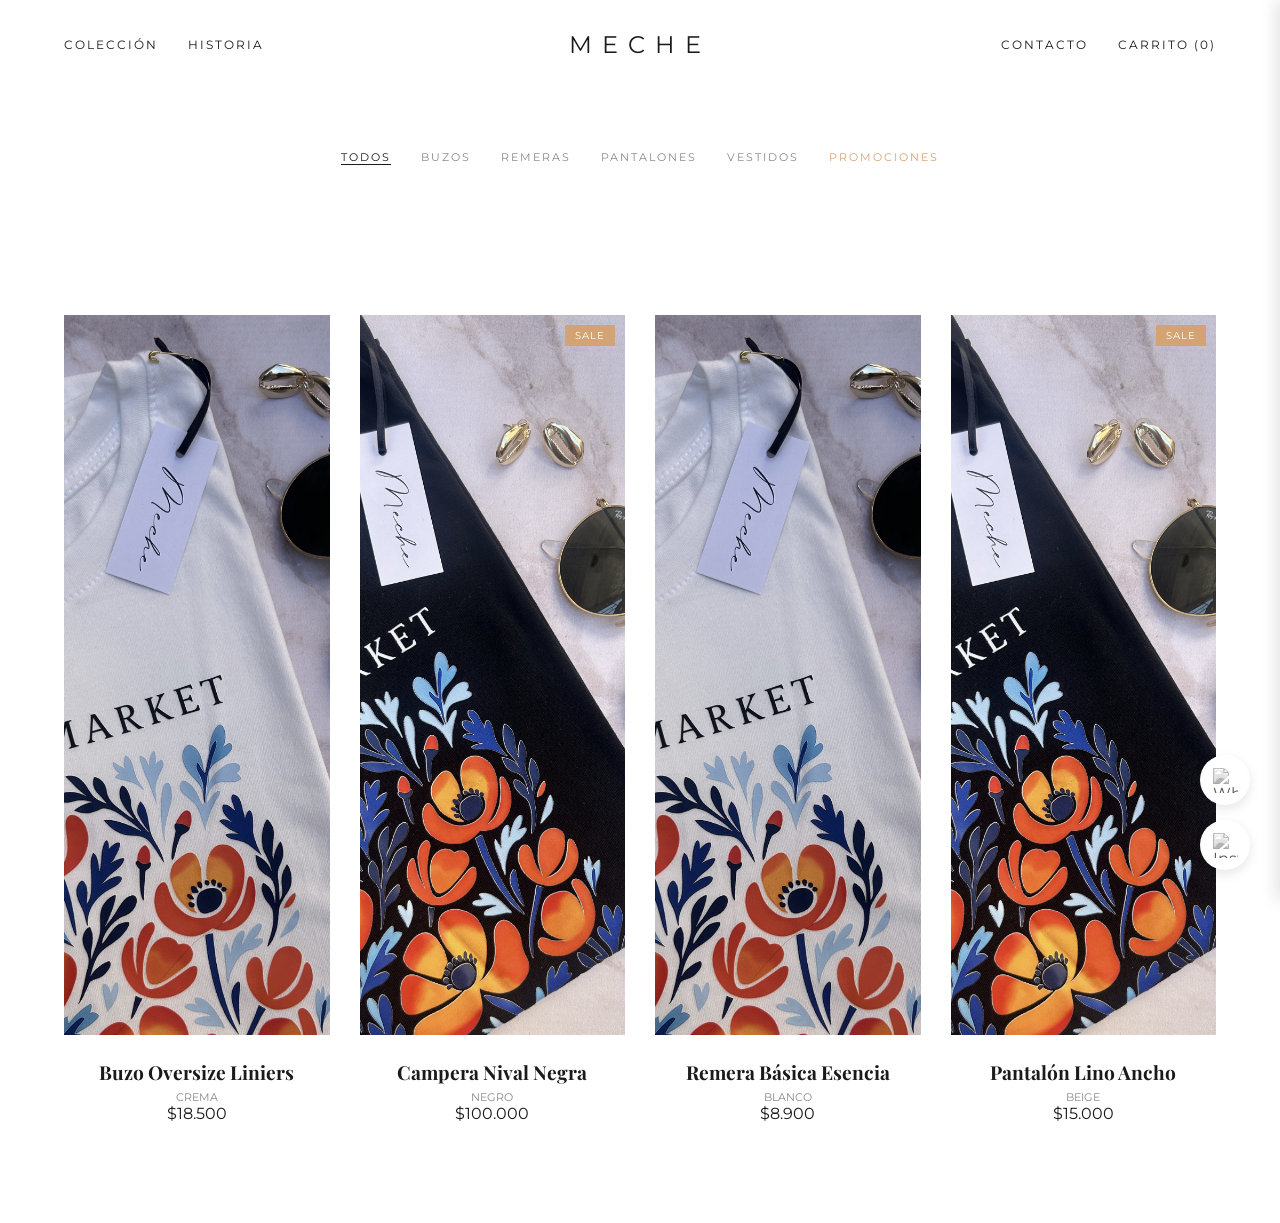
==== categorias.html @ a95a4b33 "Corregir ubicación de archivos" ====
<!DOCTYPE html>
<html lang="es">
<head>
    <meta charset="UTF-8">
    <title>MECHE | Colecciones</title>
    <link rel="stylesheet" href="style.css">
    <link href="https://fonts.googleapis.com/css2?family=Playfair+Display:ital,wght@0,400;0,700;1,400&family=Montserrat:wght@200;400&display=swap" rel="stylesheet">
</head>
<body>
    <nav class="navbar">
        <div class="nav-links">
            <a href="categorias.html">Colección</a>
            <a href="historia.html">Historia</a>
        </div>
        <div class="logo"><a href="index.html" style="text-decoration:none; color:inherit;">MECHE</a></div>
        <div class="nav-links">
            <a href="contacto.html" class="active">Contacto</a>
            <a href="#" id="open-cart-nav">CARRITO (<span id="cart-count">0</span>)</a>
        </div>
    </nav>

    <main style="margin-top: 150px;">
        <div class="filters">
            <a href="#" class="filter-item active" data-categoria="todos">Todos</a>
            <a href="#" class="filter-item" data-categoria="buzos">Buzos</a>
            <a href="#" class="filter-item" data-categoria="remeras">Remeras</a>
            <a href="#" class="filter-item" data-categoria="pantalones">Pantalones</a>
            <a href="#" class="filter-item" data-categoria="vestidos">Vestidos</a>
            <a href="#" class="filter-item" data-categoria="promociones" style="color: #d4a373;">Promociones</a>
        </div>

        <section class="showroom">
            
        </section>
    </main>
    <div id="cart-drawer" class="cart-drawer">
        <div class="cart-header">
            <h2>Tu Selección</h2>
            <button id="close-cart">Cerrar —</button>
        </div>

        <div id="cart-items-container" class="cart-items-container">
            </div>

        <div class="cart-checkout-footer">
            <div class="method-selector">
                <p>Método de Pago:</p>
                <label><input type="radio" name="payment" value="efectivo" checked> Efectivo (-10%)</label>
                <label><input type="radio" name="payment" value="tarjeta"> Tarjeta (Lista)</label>
            </div>

            <div class="coupon-section">
                <button id="btn-cupon" class="btn-link" onclick="aplicarCupon()">¿Tenés un cupón?</button>
                <div id="coupon-applied-msg" style="display:none; font-size: 0.7rem; color: #d4a373;">
                    Cupón aplicado (-5%)
                </div>
            </div>

            <div class="total-section">
                <h3>Total: <span id="cart-total-display">$0</span></h3>
            </div>

            <button id="btn-finalizar" class="btn-finalizar">FINALIZAR COMPRA</button>
        </div>
    </div>

<div id="cart-overlay" class="cart-overlay"></div>
    <script src="script.js"></script>
    <div class="social-floating">
    <a href="https://wa.me/+5491138330847" target="_blank" class="social-icon whatsapp" title="Escribinos por WhatsApp">
        <img src="https://cdn-icons-png.flaticon.com/512/733/733585.png" alt="WhatsApp">
    </a>
    <a href="https://instagram.com/mecheonline_" target="_blank" class="social-icon instagram" title="Seguinos en Instagram">
        <img src="https://cdn-icons-png.flaticon.com/512/2111/2111463.png" alt="Instagram">
    </a>
</div>
</body>
</html>
---- style.css ----
:root {
    --bg: #ffffff;
    --text: #1a1a1a;
    --soft-beige: #f5f5f0;
}

* { margin: 0; padding: 0; box-sizing: border-box; }

body {
    background-color: var(--bg);
    color: var(--text);
    font-family: 'Montserrat', sans-serif;
    overflow-x: hidden;
}

/* Navbar */
.navbar {
    display: flex;
    justify-content: space-between; /* Distribuye las 3 partes */
    align-items: center;
    padding: 30px 5%; /* Asegúrate de que tenga un buen margen a los lados */
    position: fixed;
    top: 0;
    width: 100%;
    background-color: rgba(255, 255, 255, 0.95);
    z-index: 1000;
}

.nav-links {
    display: flex;
    gap: 30px; /* Esto les da una separación igual a todos los links */
    flex: 1; /* Esto obliga a que los bloques laterales midan lo mismo */
}

/* Alineamos los links de la derecha al final */
.nav-links:last-child {
    justify-content: flex-end;
}

.logo {
    flex: 0; /* El logo no se estira, mantiene su centro */
    text-align: center;
    font-size: 1.5rem;
    letter-spacing: 10px;
    padding: 0 20px;
}

.nav-links a {
    text-decoration: none;
    color: var(--text);
    text-transform: uppercase;
    font-size: 0.75rem;
    letter-spacing: 2px;
    font-weight: 400;
    transition: opacity 0.3s;
}

/* Hero Section */
.hero {
    height: 100vh;
    display: flex;
    align-items: center;
    justify-content: center;
    background: var(--soft-beige); /* Aquí podrías poner una foto de fondo */
    text-align: center;
}

.hero h1 {
    font-family: 'Playfair Display', serif;
    font-size: 5rem;
    font-weight: 400;
    font-style: italic;
}

/* Showroom Principal - 4 columnas para Tendencias */
.showroom {
    display: grid;
    grid-template-columns: repeat(4, 1fr); /* 4 columnas */
    gap: 30px; /* Menos espacio para que entren más */
    padding: 100px 5%;
}

.product-card img {
    width: 100%;
    height: 450px; /* Altura más controlada */
    object-fit: cover;
}

.product-card img {
    width: 100%;
    height: 80vh; /* Fotos muy altas y estilizadas */
    object-fit: cover;
    filter: grayscale(20%);
    transition: filter 0.5s ease;
}

.product-card:hover img {
    filter: grayscale(0%);
}

.product-info {
    margin-top: 20px;
    text-align: center;
}

.product-info h3 {
    font-family: 'Playfair Display', serif;
    font-size: 1.2rem;
    margin-bottom: 5px;
}

/* Animación Reveal */
.reveal {
    opacity: 1;
    transform: translateY(50px);
    transition: all 1s ease-out;
}

.reveal.active {
    opacity: 1;
    transform: translateY(0);
}

.filters {
    display: flex;
    justify-content: center;
    gap: 30px;
    margin-bottom: 50px;
    text-transform: uppercase;
    font-size: 0.7rem;
    letter-spacing: 2px;
}

.filter-item {
    text-decoration: none;
    color: #888;
    transition: color 0.3s;
}

.filter-item.active, .filter-item:hover {
    color: var(--text);
    border-bottom: 1px solid var(--text);
}

.img-container {
    position: relative;
    overflow: hidden;
}

.add-to-cart-btn {
    position: absolute;
    bottom: -50px; /* Escondido */
    left: 0;
    width: 100%;
    background: rgba(26, 26, 26, 0.9);
    color: white;
    border: none;
    padding: 15px;
    text-transform: uppercase;
    letter-spacing: 1px;
    font-size: 0.6rem;
    transition: bottom 0.4s ease;
    cursor: pointer;
}

.product-card:hover .add-to-cart-btn {
    bottom: 0; /* Aparece al pasar el mouse */
}

.history-section {
    height: 100vh;
    display: flex;
    align-items: center;
    justify-content: center;
    padding: 0 20%;
    background-color: var(--soft-beige);
}

.history-content {
    max-width: 700px;
    text-align: center;
}

.history-content h2 {
    font-size: 3rem;
    margin-bottom: 40px;
}

.history-content p {
    font-size: 1.1rem;
    line-height: 2;
    margin-bottom: 25px;
    font-weight: 300;
}

.italic {
    font-family: 'Playfair Display', serif;
    font-style: italic;
    margin-top: 50px;
    color: var(--accent);
}

.old-price {
    text-decoration: line-through;
    color: #bbb;
    font-size: 0.8rem;
    margin-right: 10px;
}

.tag-promo {
    position: absolute;
    top: 10px;
    right: 10px;
    background: #d4a373;
    color: white;
    padding: 5px 10px;
    font-size: 0.6rem;
    letter-spacing: 1px;
}

.color-text {
    font-size: 0.7rem;
    color: #888;
    text-transform: uppercase;
    margin-top: 5px;
}

/* Drawer del Carrito */
.cart-drawer {
    position: fixed;
    top: 0;
    right: -400px; /* Escondido */
    width: 400px;
    height: 100%;
    background: white;
    z-index: 2000;
    box-shadow: -5px 0 15px rgba(0,0,0,0.1);
    transition: right 0.4s ease;
    display: flex;
    flex-direction: column;
    padding: 40px;
}

.cart-drawer.open { right: 0; }

.cart-overlay {
    position: fixed;
    top: 0; left: 0;
    width: 100%; height: 100%;
    background: rgba(0,0,0,0.5);
    display: none;
    z-index: 1999;
}

.cart-header { display: flex; justify-content: space-between; margin-bottom: 30px; }
.cart-items-container { flex-grow: 1; overflow-y: auto; }

.cart-item {
    display: flex;
    gap: 15px;
    margin-bottom: 20px;
    align-items: center;
    border-bottom: 1px solid #f0f0f0;
    padding-bottom: 10px;
}

.cart-item img { width: 60px; height: 80px; object-fit: cover; }

.method-selector { margin: 20px 0; font-size: 0.8rem; }
.method-selector label { display: block; margin-top: 10px; cursor: pointer; }

.btn-finalizar {
    width: 100%;
    background: #1a1a1a;
    color: white;
    border: none;
    padding: 15px;
    text-transform: uppercase;
    letter-spacing: 2px;
    cursor: pointer;
}

.contact-form {
    margin-top: 40px;
    display: flex;
    flex-direction: column;
    gap: 15px;
}

.contact-form input, .contact-form textarea {
    width: 100%;
    padding: 15px;
    border: 1px solid #e0e0e0;
    background: transparent;
    font-family: 'Montserrat', sans-serif;
    text-transform: uppercase;
    font-size: 0.7rem;
    letter-spacing: 1px;
}

.contact-form input:focus, .contact-form textarea:focus {
    outline: none;
    border-color: var(--text);
}

/* Contenedor Flotante */
.social-floating {
    position: fixed;
    bottom: 30px;
    right: 30px;
    display: flex;
    flex-direction: column;
    gap: 15px;
    z-index: 1500; /* Menor que el del carrito que era 2000 */
}

/* Estilo de los iconos */
.social-icon {
    width: 50px;
    height: 50px;
    background-color: white;
    border-radius: 50%;
    display: flex;
    align-items: center;
    justify-content: center;
    box-shadow: 0 4px 12px rgba(0,0,0,0.1);
    transition: all 0.3s ease;
}

.social-icon img {
    width: 25px;
    height: 25px;
    /* Filtro para que se vean minimalistas al inicio */
    filter: grayscale(100%) opacity(0.7);
    transition: all 0.3s ease;
}

/* Efectos al pasar el mouse */
.social-icon:hover {
    transform: translateY(-5px);
    box-shadow: 0 8px 20px rgba(0,0,0,0.15);
}

.social-icon.whatsapp:hover img {
    filter: grayscale(0%) opacity(1);
}

.social-icon.instagram:hover img {
    filter: grayscale(0%) opacity(1);
}

/* Responsive: más pequeños en celular */
@media (max-width: 768px) {
    .social-floating {
        bottom: 20px;
        right: 20px;
    }
    .social-icon {
        width: 45px;
        height: 45px;
    }
}
.popup-overlay {
    position: fixed;
    top: 0; left: 0; width: 100%; height: 100%;
    background: rgba(0,0,0,0.8);
    display: none; /* Se activa con JS */
    z-index: 5000;
    align-items: center; justify-content: center;
}

.popup-content {
    background: var(--bg);
    padding: 60px;
    max-width: 500px;
    width: 90%;
    text-align: center;
    position: relative;
    animation: fadeInScale 0.5s ease;
}

@keyframes fadeInScale {
    from { opacity: 0; transform: scale(0.9); }
    to { opacity: 1; transform: scale(1); }
}

.close-btn {
    position: absolute; top: 20px; right: 20px;
    background: none; border: none; font-size: 1.5rem; cursor: pointer;
}

/* --- RESPONSIVO PARA CELULARES --- */
@media (max-width: 768px) {
    /* Navbar: Logo más chico y espaciado */
    .navbar {
        padding: 20px 5%;
    }
    .logo { font-size: 1.2rem; letter-spacing: 5px; }
    .nav-links a { font-size: 0.6rem; margin: 0 5px; }

    /* Showroom: De 4 columnas pasamos a 2 (estilo catálogo móvil) */
    .showroom {
        grid-template-columns: repeat(2, 1fr);
        gap: 15px;
        padding: 100px 5% 50px;
    }

    .product-card img {
        height: 250px; /* Fotos más bajas para que entren más en pantalla */
    }

    /* Historia y Contacto: Menos márgenes laterales */
    .history-section {
        padding: 0 10%;
    }
    .history-content h2 { font-size: 2rem; }

    /* Carrito: Que ocupe casi toda la pantalla */
    .cart-drawer {
        width: 85%;
        padding: 20px;
    }
}

/* Para pantallas muy chicas (iPhone SE por ejemplo) */
@media (max-width: 480px) {
    .showroom {
        grid-template-columns: 1fr; /* Una prenda debajo de la otra */
    }
}
.coupon-section {
    margin: 15px 0;
    text-align: left;
}

.btn-link {
    background: none;
    border: none;
    color: #888;
    font-family: 'Montserrat', sans-serif;
    font-size: 0.7rem;
    text-transform: uppercase;
    letter-spacing: 1px;
    text-decoration: underline;
    cursor: pointer;
    padding: 0;
}

.btn-link:hover {
    color: var(--text);
}

.carousel-section {
    padding: 100px 5%;
    text-align: center;
}

.carousel-container {
    position: relative;
    display: flex;
    align-items: center;
    margin: 50px 0;
    padding: 20px 0; /* Agregamos un poco de aire arriba y abajo */
}

.carousel-track-container {
    overflow: hidden; /* Esconde lo que sobra */
    width: 100%;
}

.carousel-track {
    display: flex;
    gap: 15px;
    transition: transform 0.5s ease-in-out;
    scroll-behavior: smooth;
}

/* Ajustamos las tarjetas para el carrusel */
.carousel-track .product-card {
    /* calc(20% - 12px) significa 5 prendas por vista (100/20) */
    min-width: calc(20% - 12px); 
    flex-shrink: 0;
    /* Un sombreado muy suave para dar profundidad como en la referencia */
    box-shadow: 0 2px 5px rgba(0,0,0,0.05); 
    padding: 10px;
    background: #fff;
}

/* Controlamos la altura de la imagen en el carrusel */
.carousel-track .product-card img {
    width: 100%;
    height: 250px; /* Altura máxima fija para que no sean gigantes */
    object-fit: cover; /* Mantiene la proporción sin deformar */
    margin-bottom: 10px;
}

.carousel-btn {
    background: white;
    border: 1px solid var(--text);
    font-size: 2rem;
    cursor: pointer;
    padding: 10px;
    z-index: 10;
    transition: 0.3s;
}

/* Ajustamos los textos para que acompañen el tamaño más chico */
.carousel-track .product-info p {
    font-size: 0.65rem !important; /* Texto de la prenda muy sutil */
    line-height: 1.2;
}

.old-price-carousel {
    font-size: 0.7rem;
}

.cuotas {
    font-size: 0.75rem;
}

.price-transfer {
    font-size: 1rem;
}

.btn-comprar-mini {
    padding: 6px 15px;
    font-size: 0.65rem;
}

.carousel-btn:hover { background: var(--text); color: white; }
.next { transform: rotate(180deg); } /* Invertimos la flecha */

.center-btn { margin-top: 40px; }

/* --- Responsivo para el Carrusel Chico --- */
@media (max-width: 1024px) {
    .carousel-track .product-card {
        min-width: calc(33.33% - 10px); /* 3 prendas en tablets */
    }
}

@media (max-width: 768px) {
    .carousel-track .product-card {
        min-width: calc(50% - 8px); /* 2 prendas en móvil (estilo catálogo) */
    }
    .carousel-track .product-card img {
        height: 200px; /* Aún más bajas en móvil */
    }
}
.price-box {
    margin-top: 10px;
    font-size: 0.8rem;
}

.old-price-carousel {
    text-decoration: line-through;
    color: #999;
    display: block;
}

.cuotas {
    font-weight: bold;
    display: block;
    margin: 5px 0;
}

.price-transfer {
    color: #d00000; /* Rojo de oferta */
    font-weight: 700;
    font-size: 1.1rem;
}

.btn-comprar-mini {
    background: black;
    color: white;
    border: none;
    padding: 8px 20px;
    margin-top: 10px;
    cursor: pointer;
    text-transform: uppercase;
    font-size: 0.7rem;
}

/* --- FOOTER PROFESIONAL --- */
.site-footer-pro {
    background-color: #f9f9f9;
    color: #1a1a1a;
    margin-top: 100px;
    font-family: 'Montserrat', sans-serif;
}

/* Barra de Beneficios (Iconos arriba) */
.benefits-bar {
    display: flex;
    justify-content: space-around;
    padding: 30px 10%;
    border-bottom: 1px solid #eee;
    background-color: #fff;
    font-size: 0.7rem;
    letter-spacing: 1px;
}

.benefit-item {
    display: flex;
    align-items: center;
    gap: 10px;
}

/* Sección Newsletter (Gris medio) */
.footer-newsletter {
    display: flex;
    justify-content: space-between;
    align-items: center;
    padding: 60px 10%;
    background-color: #f0f0f0;
}

.newsletter-text h3 {
    font-family: 'Playfair Display', serif;
    font-size: 1.5rem;
    letter-spacing: 3px;
}

.newsletter-text p {
    font-size: 0.8rem;
    color: #666;
    margin-top: 5px;
}

.newsletter-form-inline {
    display: flex;
    gap: 0;
    width: 40%;
}

.newsletter-form-inline input {
    flex-grow: 1;
    padding: 15px;
    border: 1px solid #ccc;
    border-right: none;
    font-size: 0.8rem;
}

.newsletter-form-inline button {
    background-color: #1a1a1a;
    color: white;
    border: none;
    padding: 0 30px;
    cursor: pointer;
    font-size: 0.7rem;
    letter-spacing: 2px;
}

/* Links Principales (Columnas) */
.footer-main-links {
    display: grid;
    grid-template-columns: repeat(3, 1fr);
    padding: 60px 10%;
    gap: 40px;
}

.footer-col h4 {
    font-size: 0.8rem;
    text-transform: uppercase;
    letter-spacing: 2px;
    margin-bottom: 25px;
}

.footer-col a, .footer-col p {
    display: block;
    text-decoration: none;
    color: #555;
    font-size: 0.75rem;
    margin-bottom: 12px;
    line-height: 1.6;
}

.footer-col a:hover {
    color: #000;
}

.socials {
    display: flex;
    gap: 20px;
}

.socials a {
    font-weight: bold;
}

/* Responsivo */
@media (max-width: 768px) {
    .benefits-bar { flex-direction: column; gap: 20px; align-items: center; }
    .footer-newsletter { flex-direction: column; text-align: center; gap: 30px; }
    .newsletter-form-inline { width: 100%; }
    .footer-main-links { grid-template-columns: 1fr; text-align: center; }
    .socials { justify-content: center; }
}
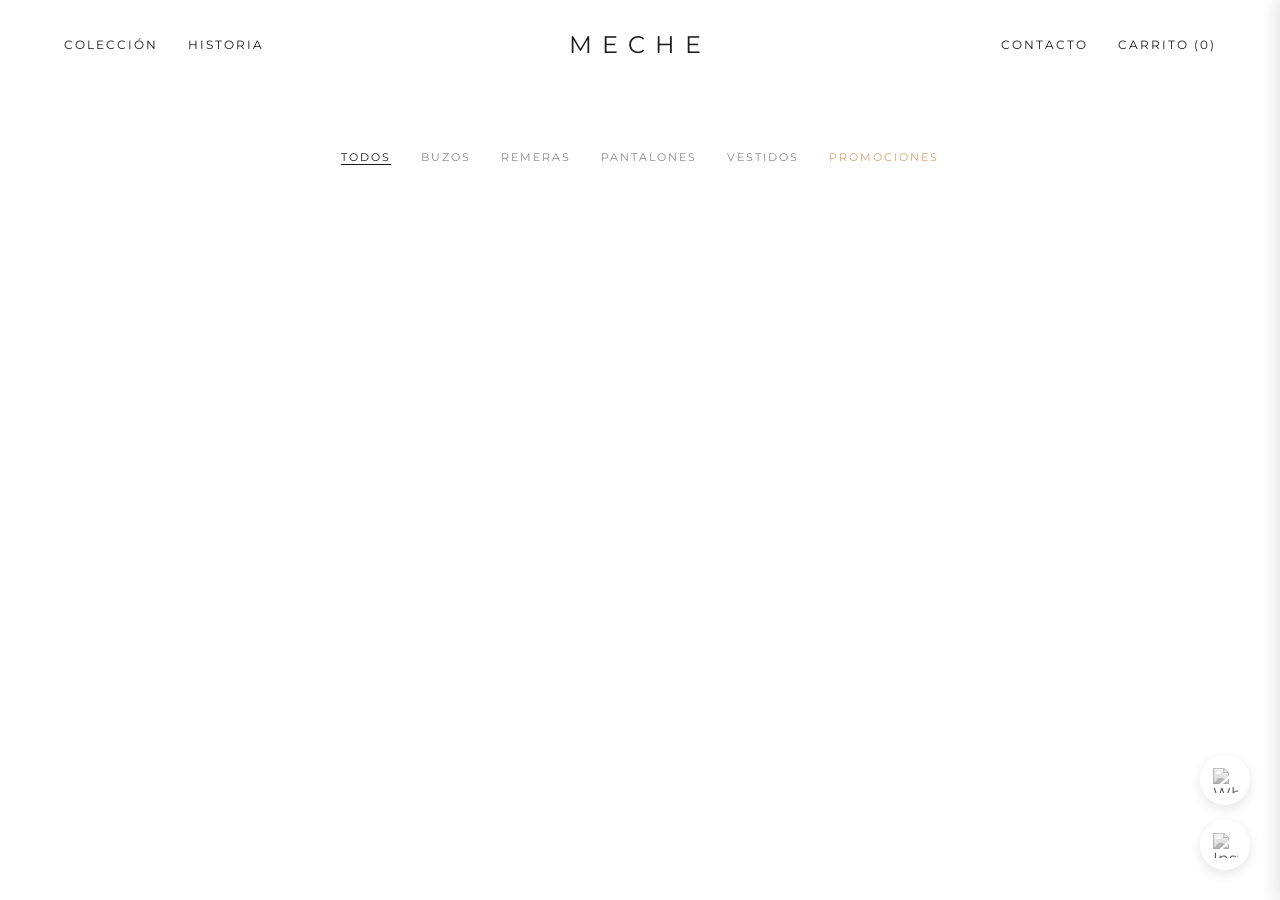
==== commit 36dde4dd: "Update categorias.html" ====
--- a/categorias.html
+++ b/categorias.html
@@ -4,6 +4,7 @@
     <meta charset="UTF-8">
     <title>MECHE | Colecciones</title>
     <link rel="stylesheet" href="style.css">
+    <link rel="icon" href="img/logotipo.png">
     <link href="https://fonts.googleapis.com/css2?family=Playfair+Display:ital,wght@0,400;0,700;1,400&family=Montserrat:wght@200;400&display=swap" rel="stylesheet">
 </head>
 <body>
@@ -67,7 +68,7 @@
 <div id="cart-overlay" class="cart-overlay"></div>
     <script src="script.js"></script>
     <div class="social-floating">
-    <a href="https://wa.me/+5491138330847" target="_blank" class="social-icon whatsapp" title="Escribinos por WhatsApp">
+    <a href="https://wa.me/+5491178294715" target="_blank" class="social-icon whatsapp" title="Escribinos por WhatsApp">
         <img src="https://cdn-icons-png.flaticon.com/512/733/733585.png" alt="WhatsApp">
     </a>
     <a href="https://instagram.com/mecheonline_" target="_blank" class="social-icon instagram" title="Seguinos en Instagram">
@@ -75,4 +76,4 @@
     </a>
 </div>
 </body>
-</html>+</html>
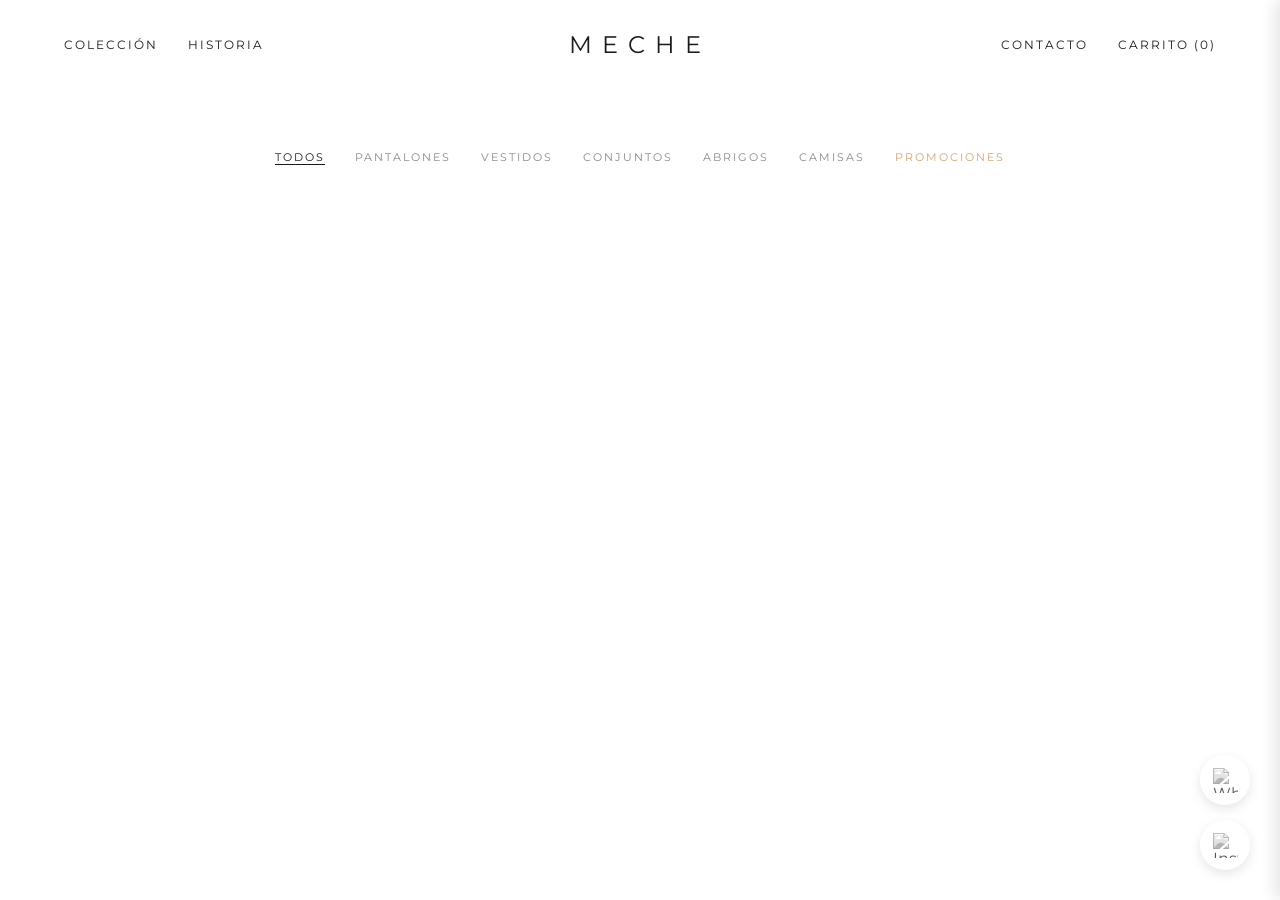
==== commit b0f30058: "Update categorias.html" ====
--- a/categorias.html
+++ b/categorias.html
@@ -23,57 +23,69 @@
     <main style="margin-top: 150px;">
         <div class="filters">
             <a href="#" class="filter-item active" data-categoria="todos">Todos</a>
-            <a href="#" class="filter-item" data-categoria="buzos">Buzos</a>
-            <a href="#" class="filter-item" data-categoria="remeras">Remeras</a>
             <a href="#" class="filter-item" data-categoria="pantalones">Pantalones</a>
             <a href="#" class="filter-item" data-categoria="vestidos">Vestidos</a>
+            <a href="#" class="filter-item" data-categoria="conjuntos">Conjuntos</a>
+            <a href="#" class="filter-item" data-categoria="abrigos">Abrigos</a>
+            <a href="#" class="filter-item" data-categoria="camisas">Camisas</a>
             <a href="#" class="filter-item" data-categoria="promociones" style="color: #d4a373;">Promociones</a>
         </div>
 
         <section class="showroom">
-            
         </section>
     </main>
+
     <div id="cart-drawer" class="cart-drawer">
         <div class="cart-header">
             <h2>Tu Selección</h2>
             <button id="close-cart">Cerrar —</button>
         </div>
-
-        <div id="cart-items-container" class="cart-items-container">
-            </div>
-
+        <div id="cart-items-container" class="cart-items-container"></div>
         <div class="cart-checkout-footer">
             <div class="method-selector">
                 <p>Método de Pago:</p>
                 <label><input type="radio" name="payment" value="efectivo" checked> Efectivo (-10%)</label>
                 <label><input type="radio" name="payment" value="tarjeta"> Tarjeta (Lista)</label>
             </div>
-
             <div class="coupon-section">
                 <button id="btn-cupon" class="btn-link" onclick="aplicarCupon()">¿Tenés un cupón?</button>
                 <div id="coupon-applied-msg" style="display:none; font-size: 0.7rem; color: #d4a373;">
                     Cupón aplicado (-5%)
                 </div>
             </div>
-
             <div class="total-section">
                 <h3>Total: <span id="cart-total-display">$0</span></h3>
             </div>
-
             <button id="btn-finalizar" class="btn-finalizar">FINALIZAR COMPRA</button>
         </div>
     </div>
+    <div id="cart-overlay" class="cart-overlay"></div>
+    
+    <div id="product-modal" class="modal-overlay" style="display:none;">
+        <div class="modal-content">
+            <span class="close-modal" onclick="cerrarModalProducto()">&times;</span>
+            <div class="modal-body">
+                <img id="modal-img" src="" alt="Producto">
+                <div class="modal-info">
+                    <h2 id="modal-title">Nombre</h2>
+                    <div id="modal-price" class="price-container"></div>
+                    <p id="modal-desc" class="desc"></p>
+                    <div id="modal-stock" class="stock-status"></div>
+                    <button id="modal-btn-add" class="btn-finalizar" style="margin-top:0;">AGREGAR AL CARRITO</button>
+                </div>
+            </div>
+        </div>
+    </div>
 
-<div id="cart-overlay" class="cart-overlay"></div>
     <script src="script.js"></script>
+
     <div class="social-floating">
-    <a href="https://wa.me/+5491178294715" target="_blank" class="social-icon whatsapp" title="Escribinos por WhatsApp">
-        <img src="https://cdn-icons-png.flaticon.com/512/733/733585.png" alt="WhatsApp">
-    </a>
-    <a href="https://instagram.com/mecheonline_" target="_blank" class="social-icon instagram" title="Seguinos en Instagram">
-        <img src="https://cdn-icons-png.flaticon.com/512/2111/2111463.png" alt="Instagram">
-    </a>
-</div>
+        <a href="https://wa.me/+5491178294715" target="_blank" class="social-icon whatsapp" title="Escribinos por WhatsApp">
+            <img src="https://cdn-icons-png.flaticon.com/512/733/733585.png" alt="WhatsApp">
+        </a>
+        <a href="https://instagram.com/mecheonline_" target="_blank" class="social-icon instagram" title="Seguinos en Instagram">
+            <img src="https://cdn-icons-png.flaticon.com/512/2111/2111463.png" alt="Instagram">
+        </a>
+    </div>
 </body>
 </html>
--- a/style.css
+++ b/style.css
@@ -695,4 +695,136 @@
     .newsletter-form-inline { width: 100%; }
     .footer-main-links { grid-template-columns: 1fr; text-align: center; }
     .socials { justify-content: center; }
-}+}
+
+/* ==========================================
+   MODAL (POP-UP) DE PRODUCTO
+   ========================================== */
+.modal-overlay {
+    position: fixed;
+    top: 0; left: 0; width: 100%; height: 100%;
+    background: rgba(0,0,0,0.6);
+    display: flex; justify-content: center; align-items: center;
+    z-index: 2000; /* Por encima de todo */
+}
+.modal-content {
+    background: #fff;
+    padding: 20px;
+    border-radius: 2px;
+    max-width: 700px;
+    width: 90%;
+    position: relative;
+    display: flex;
+    gap: 30px;
+    box-shadow: 0 10px 30px rgba(0,0,0,0.2);
+}
+.close-modal {
+    position: absolute;
+    top: 10px; right: 20px;
+    font-size: 28px;
+    cursor: pointer;
+    color: #333;
+}
+.modal-body {
+    display: flex;
+    gap: 30px;
+    width: 100%;
+}
+.modal-body img {
+    width: 50%;
+    object-fit: cover;
+    border-radius: 2px;
+}
+.modal-info {
+    width: 50%;
+    display: flex;
+    flex-direction: column;
+    justify-content: center;
+}
+.modal-info h2 { 
+    margin-bottom: 10px; 
+    font-family: 'Playfair Display', serif; 
+    font-size: 1.8rem;
+}
+.modal-info .price-container { 
+    font-size: 1.3rem; 
+    font-weight: bold; 
+    margin-bottom: 15px; 
+}
+.modal-info p.desc { 
+    margin-bottom: 20px; 
+    font-size: 0.9rem; 
+    color: #555; 
+    line-height: 1.6;
+}
+.stock-status { 
+    margin-bottom: 20px;
+    font-size: 0.85rem;
+    font-weight: bold; 
+    text-transform: uppercase;
+    letter-spacing: 1px;
+}
+.stock-status.in-stock { color: #28a745; }
+.stock-status.out-stock { color: #dc3545; }
+
+@media (max-width: 768px) {
+    .modal-body { flex-direction: column; }
+    .modal-body img { width: 100%; max-height: 400px; }
+    .modal-info { width: 100%; }
+}
+/* ==========================================
+   MODAL (POP-UP) DE PRODUCTO
+   ========================================== */
+.modal-overlay {
+    position: fixed; top: 0; left: 0; width: 100%; height: 100%;
+    background: rgba(0,0,0,0.7);
+    display: flex; justify-content: center; align-items: center;
+    z-index: 3000; /* Por encima de todo */
+}
+.modal-content {
+    background: #fff; padding: 30px; border-radius: 5px;
+    max-width: 800px; width: 90%; position: relative;
+    display: flex; gap: 30px; box-shadow: 0 10px 30px rgba(0,0,0,0.2);
+}
+.close-modal {
+    position: absolute; top: 10px; right: 20px; font-size: 32px;
+    cursor: pointer; color: #333; transition: 0.3s;
+}
+.close-modal:hover { color: #d4a373; }
+.modal-body { display: flex; gap: 30px; width: 100%; }
+.modal-body img { width: 50%; object-fit: cover; border-radius: 5px; }
+.modal-info { width: 50%; display: flex; flex-direction: column; justify-content: center; }
+.modal-info h2 { margin-bottom: 15px; font-family: 'Playfair Display', serif; font-size: 2rem; }
+.modal-info .price-container { font-size: 1.5rem; font-weight: bold; margin-bottom: 20px; }
+.modal-info p.desc { margin-bottom: 20px; font-size: 1rem; color: #555; line-height: 1.6; }
+.stock-status { margin-bottom: 25px; font-size: 0.9rem; font-weight: bold; text-transform: uppercase; letter-spacing: 1px; }
+.stock-status.in-stock { color: #28a745; }
+.stock-status.out-stock { color: #dc3545; }
+
+@media (max-width: 768px) {
+    .modal-body { flex-direction: column; }
+    .modal-body img { width: 100%; max-height: 350px; }
+    .modal-info { width: 100%; }
+    .modal-content { padding: 20px; max-height: 90vh; overflow-y: auto;}
+}
+/* ==========================================
+   BOTÓN + INFO (CATÁLOGO)
+   ========================================== */
+.btn-info {
+    background: transparent;
+    border: 1px solid #333;
+    color: #333;
+    padding: 8px 15px;
+    margin-top: 15px;
+    cursor: pointer;
+    font-family: 'Montserrat', sans-serif;
+    font-size: 0.75rem;
+    text-transform: uppercase;
+    letter-spacing: 1px;
+    transition: 0.3s;
+    width: 100%;
+}
+.btn-info:hover {
+    background: #333;
+    color: #fff;
+}
